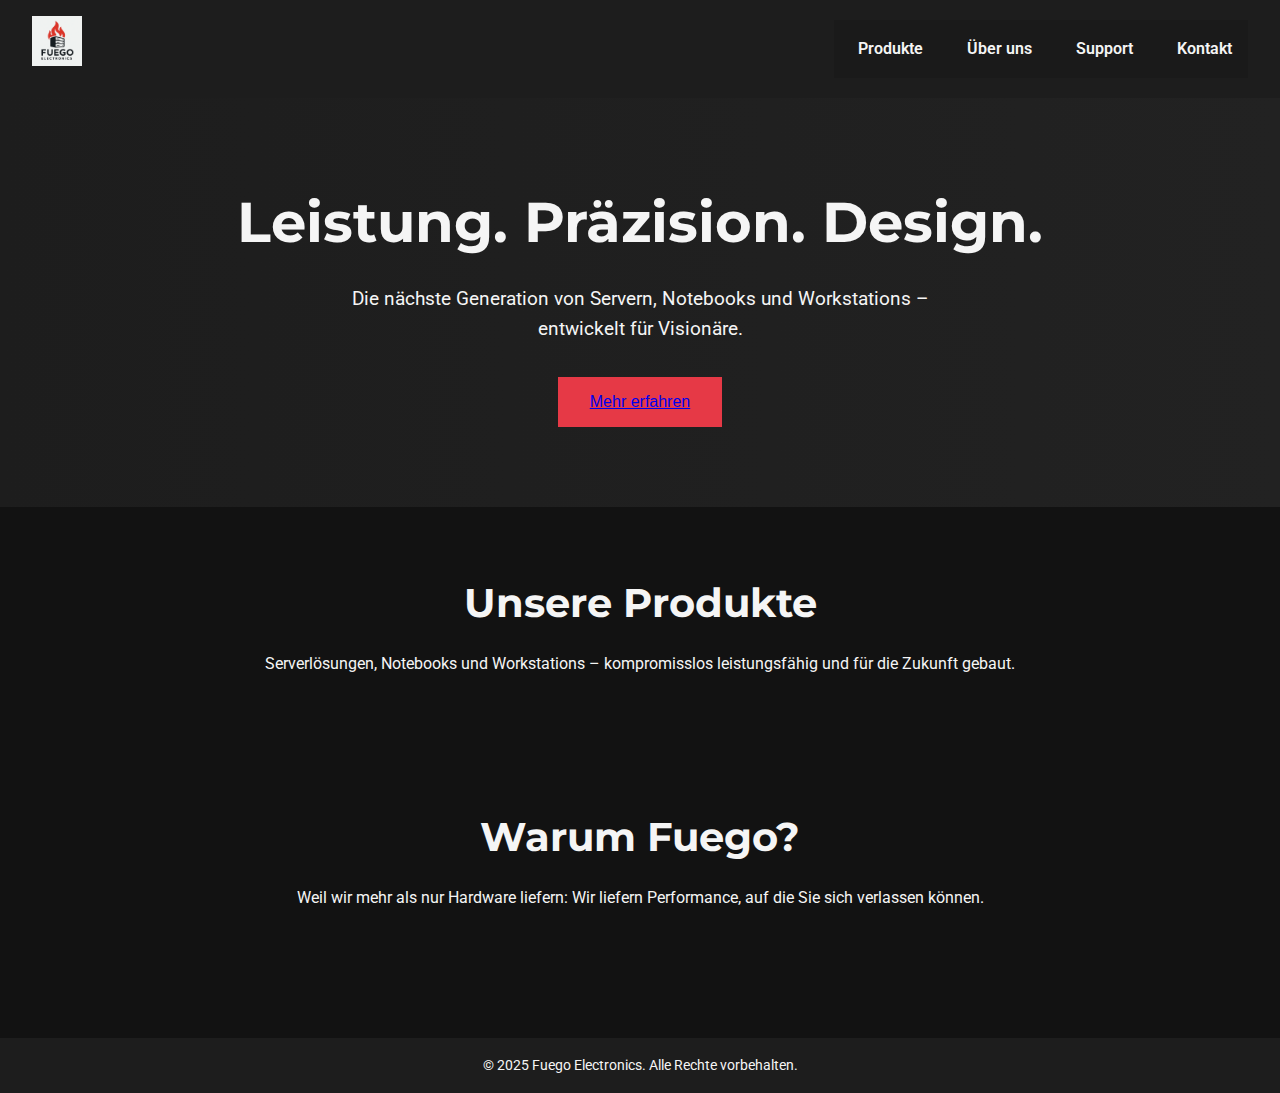
==== index.html @ b07c9aa9 "Update index.html" ====
<!DOCTYPE html>
<html lang="de">
<head>
  <meta charset="UTF-8" />
  <meta name="viewport" content="width=device-width, initial-scale=1.0"/>
  <title>Fuego Electronics</title>
  <link href="https://fonts.googleapis.com/css2?family=Montserrat:wght@600&family=Roboto&display=swap" rel="stylesheet">
  <style>
        body, html {
      margin: 0;
      padding: 0;
      font-family: 'Roboto', sans-serif;
      scroll-behavior: smooth;
      background-color: #121212;
      color: #ffffff;
    }

    header {
      padding: 2rem;
      text-align: center;
      background-color: #1d1d1d;
    }

    header img {
      max-width: 120px;
      margin-bottom: 1rem;
    }

    header h1 {
      font-family: 'Montserrat', sans-serif;
      font-size: 2.5rem;
      margin: 0;
    }

    nav {
      text-align: center;
      background-color: #1a1a1a;
      padding: 1rem 0;
    }

    nav a {
      color: #ffffff;
      text-decoration: none;
      margin: 0 1rem;
      font-weight: bold;
    }

    .parallax {
      height: 100vh;
      background-image: url('logo.png');
      background-attachment: fixed;
      background-position: center;
      background-repeat: no-repeat;
      background-size: contain;
    }

    .content-section {
      padding: 4rem 2rem;
      background-color: #1d1d1d;
      text-align: center;
    }

    .content-section h2 {
      font-family: 'Montserrat', sans-serif;
      font-size: 2.5rem;
      margin-bottom: 1rem;
    }

    .content-section p {
      max-width: 700px;
      margin: 0 auto;
      font-size: 1.2rem;
      color: #cccccc;
    }

    footer {
      background-color: #1a1a1a;
      text-align: center;
      padding: 1.5rem;
      font-size: 0.9rem;
      color: #888;
    }
    :root {
      --bg-color: #121212;
      --text-color: #f5f5f5;
      --accent: #E63946;
      --secondary: #1D1D1D;
      --button-bg: #E63946;
      --button-hover: #FF6B6B;
    }
    * {
      margin: 0;
      padding: 0;
      box-sizing: border-box;
    }
    body {
      background-color: var(--bg-color);
      color: var(--text-color);
      font-family: 'Roboto', sans-serif;
      line-height: 1.6;
    }
    header {
      background-color: var(--secondary);
      padding: 1rem 2rem;
      display: flex;
      align-items: center;
      justify-content: space-between;
      box-shadow: 0 2px 10px rgba(0,0,0,0.5);
    }
    header img {
      height: 50px;
    }
    nav a {
      color: var(--text-color);
      margin-left: 1.5rem;
      text-decoration: none;
      font-weight: 600;
      transition: color 0.3s;
    }
    nav a:hover {
      color: var(--accent);
    }
    .hero {
      background: linear-gradient(to right, #1D1D1D, #222);
      padding: 5rem 2rem;
      text-align: center;
    }
    .hero h1 {
      font-size: 3.5rem;
      font-family: 'Montserrat', sans-serif;
      margin-bottom: 1rem;
    }
    .hero p {
      font-size: 1.2rem;
      max-width: 600px;
      margin: 0 auto 2rem;
    }
    .cta-button {
      background-color: var(--button-bg);
      color: #fff;
      border: none;
      padding: 1rem 2rem;
      font-size: 1rem;
      cursor: pointer;
      transition: background-color 0.3s ease;
    }
    .cta-button:hover {
      background-color: var(--button-hover);
    }
    section {
      padding: 4rem 2rem;
      text-align: center;
    }
    section h2 {
      font-family: 'Montserrat', sans-serif;
      margin-bottom: 1rem;
      font-size: 2.5rem;
    }
    footer {
      background-color: var(--secondary);
      padding: 1rem;
      text-align: center;
      color: var(--text-color);
      margin-top: 4rem;
    }
  </style>
</head>
<body>
  <header>
    <img src="logo.png" alt="Fuego Electronics Logo">
    <nav>
      <a href="../produkte.html">Produkte</a>
      <a href="../ueber-uns.html">Über uns</a>
      <a href="#">Support</a>
      <a href="../kontakt.html">Kontakt</a>
    </nav>
  </header>

  <section class="hero">
    <h1>Leistung. Präzision. Design.</h1>
    <p>Die nächste Generation von Servern, Notebooks und Workstations – entwickelt für Visionäre.</p>
    <button class="cta-button"><a href="../produkte.html">Mehr erfahren</a></button>
  </section>

  <section>
    <h2>Unsere Produkte</h2>
    <p>Serverlösungen, Notebooks und Workstations – kompromisslos leistungsfähig und für die Zukunft gebaut.</p>
  </section>

  <section>
    <h2>Warum Fuego?</h2>
    <p>Weil wir mehr als nur Hardware liefern: Wir liefern Performance, auf die Sie sich verlassen können.</p>
  </section>

  <footer>
    &copy; 2025 Fuego Electronics. Alle Rechte vorbehalten.
  </footer>
</body>
</html>
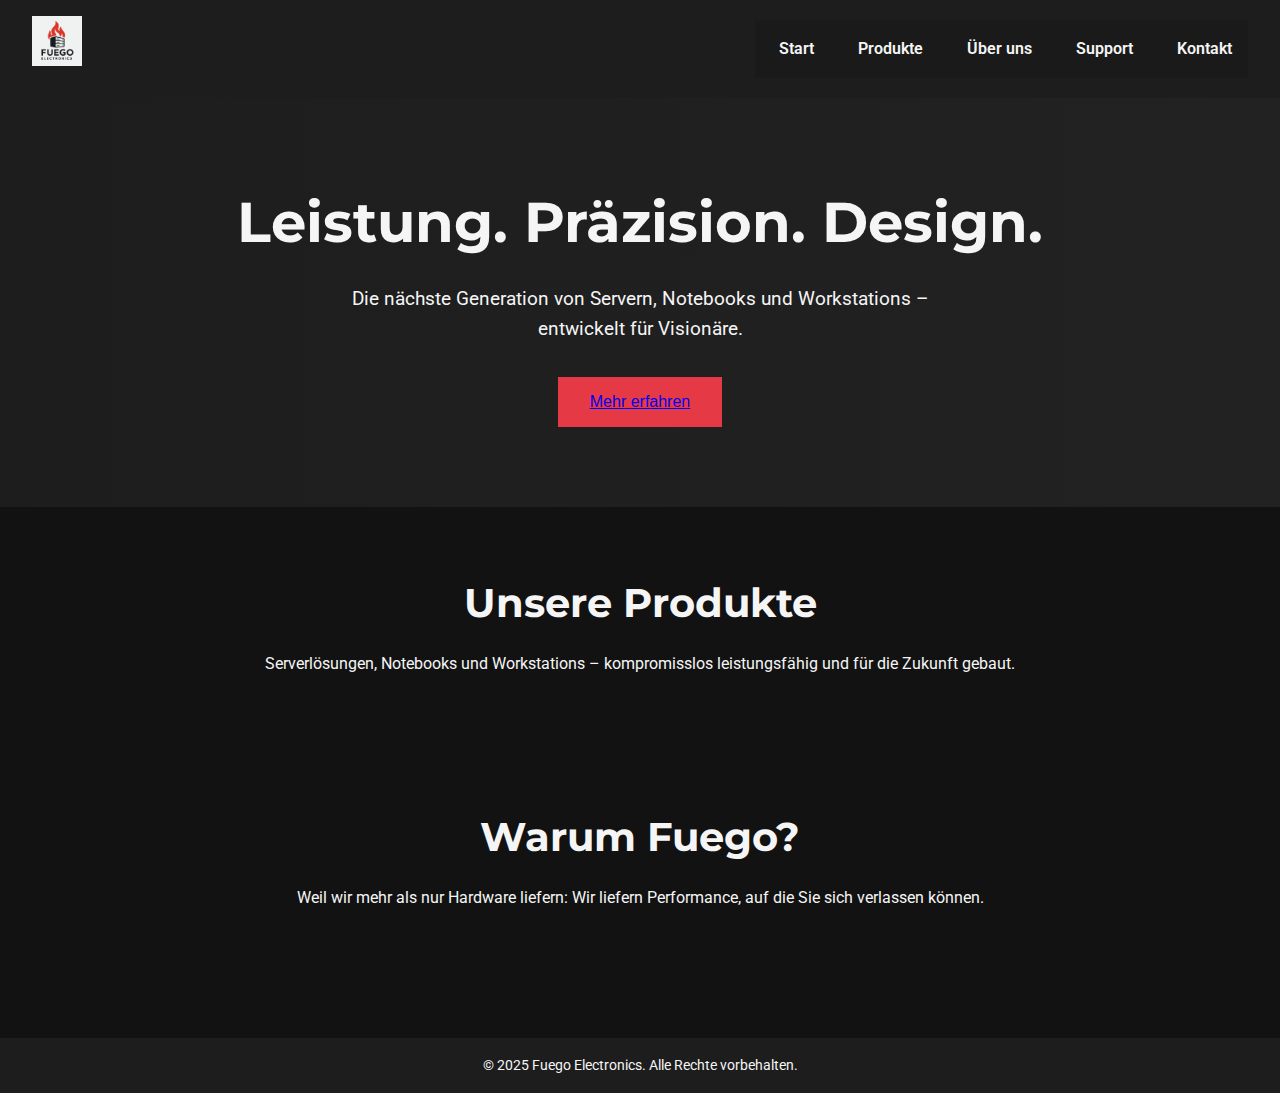
==== commit bca8f3e7: "Update index.html" ====
--- a/index.html
+++ b/index.html
@@ -48,7 +48,6 @@
 
     .parallax {
       height: 100vh;
-      background-image: url('logo.png');
       background-attachment: fixed;
       background-position: center;
       background-repeat: no-repeat;
@@ -170,9 +169,10 @@
   <header>
     <img src="logo.png" alt="Fuego Electronics Logo">
     <nav>
+      <a href="../index.html">Start</a>
       <a href="../produkte.html">Produkte</a>
       <a href="../ueber-uns.html">Über uns</a>
-      <a href="#">Support</a>
+      <a href="--/support.html">Support</a>
       <a href="../kontakt.html">Kontakt</a>
     </nav>
   </header>
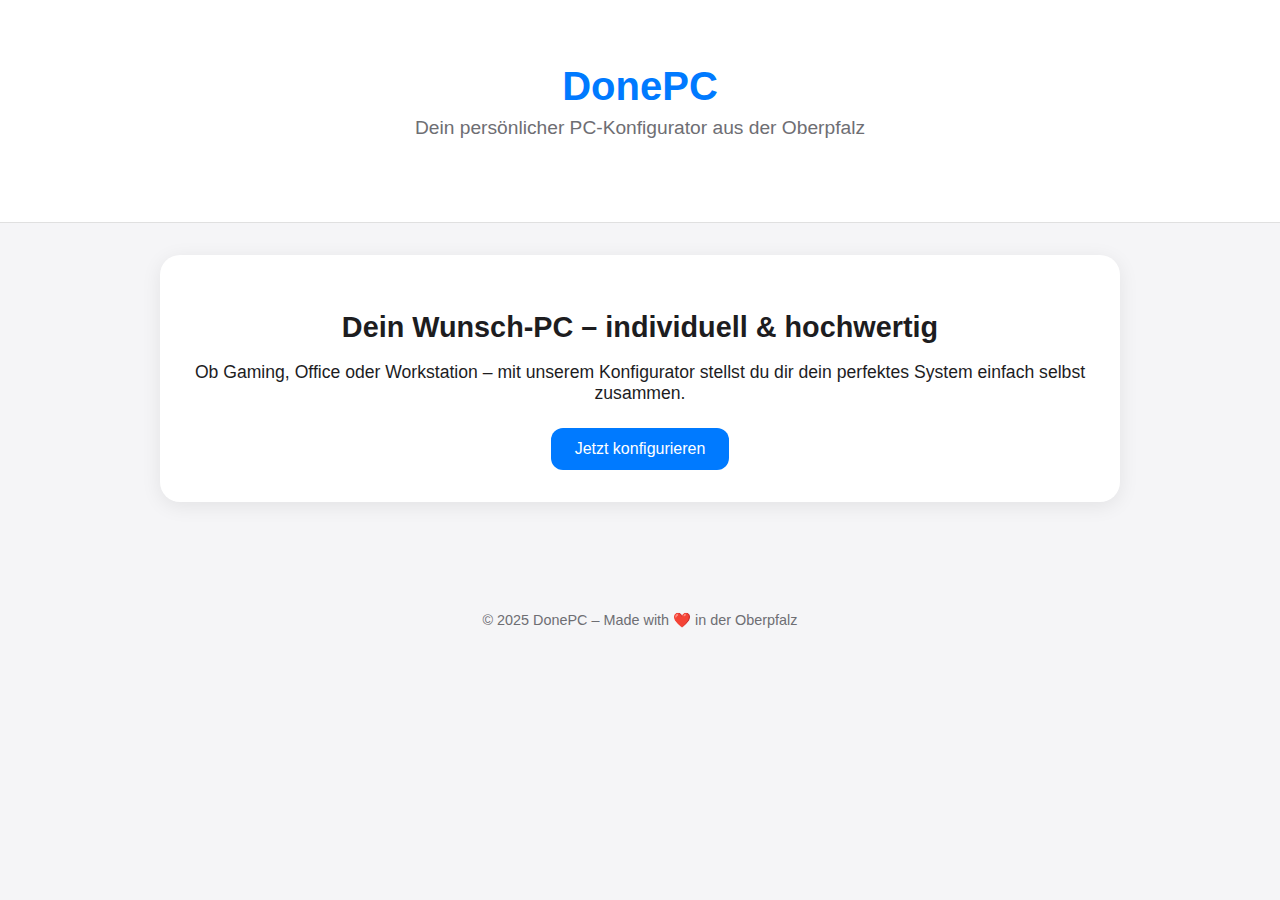
==== commit ad689e6d: "Add files via upload" ====
--- a/index.html
+++ b/index.html
@@ -3,198 +3,30 @@
 <html lang="de">
 <head>
   <meta charset="UTF-8" />
-  <meta name="viewport" content="width=device-width, initial-scale=1.0"/>
-  <title>Fuego Electronics</title>
-  <link href="https://fonts.googleapis.com/css2?family=Montserrat:wght@600&family=Roboto&display=swap" rel="stylesheet">
-  <style>
-        body, html {
-      margin: 0;
-      padding: 0;
-      font-family: 'Roboto', sans-serif;
-      scroll-behavior: smooth;
-      background-color: #121212;
-      color: #ffffff;
-    }
-
-    header {
-      padding: 2rem;
-      text-align: center;
-      background-color: #1d1d1d;
-    }
-
-    header img {
-      max-width: 120px;
-      margin-bottom: 1rem;
-    }
-
-    header h1 {
-      font-family: 'Montserrat', sans-serif;
-      font-size: 2.5rem;
-      margin: 0;
-    }
-
-    nav {
-      text-align: center;
-      background-color: #1a1a1a;
-      padding: 1rem 0;
-    }
-
-    nav a {
-      color: #ffffff;
-      text-decoration: none;
-      margin: 0 1rem;
-      font-weight: bold;
-    }
-
-    .parallax {
-      height: 100vh;
-      background-attachment: fixed;
-      background-position: center;
-      background-repeat: no-repeat;
-      background-size: contain;
-    }
-
-    .content-section {
-      padding: 4rem 2rem;
-      background-color: #1d1d1d;
-      text-align: center;
-    }
-
-    .content-section h2 {
-      font-family: 'Montserrat', sans-serif;
-      font-size: 2.5rem;
-      margin-bottom: 1rem;
-    }
-
-    .content-section p {
-      max-width: 700px;
-      margin: 0 auto;
-      font-size: 1.2rem;
-      color: #cccccc;
-    }
-
-    footer {
-      background-color: #1a1a1a;
-      text-align: center;
-      padding: 1.5rem;
-      font-size: 0.9rem;
-      color: #888;
-    }
-    :root {
-      --bg-color: #121212;
-      --text-color: #f5f5f5;
-      --accent: #E63946;
-      --secondary: #1D1D1D;
-      --button-bg: #E63946;
-      --button-hover: #FF6B6B;
-    }
-    * {
-      margin: 0;
-      padding: 0;
-      box-sizing: border-box;
-    }
-    body {
-      background-color: var(--bg-color);
-      color: var(--text-color);
-      font-family: 'Roboto', sans-serif;
-      line-height: 1.6;
-    }
-    header {
-      background-color: var(--secondary);
-      padding: 1rem 2rem;
-      display: flex;
-      align-items: center;
-      justify-content: space-between;
-      box-shadow: 0 2px 10px rgba(0,0,0,0.5);
-    }
-    header img {
-      height: 50px;
-    }
-    nav a {
-      color: var(--text-color);
-      margin-left: 1.5rem;
-      text-decoration: none;
-      font-weight: 600;
-      transition: color 0.3s;
-    }
-    nav a:hover {
-      color: var(--accent);
-    }
-    .hero {
-      background: linear-gradient(to right, #1D1D1D, #222);
-      padding: 5rem 2rem;
-      text-align: center;
-    }
-    .hero h1 {
-      font-size: 3.5rem;
-      font-family: 'Montserrat', sans-serif;
-      margin-bottom: 1rem;
-    }
-    .hero p {
-      font-size: 1.2rem;
-      max-width: 600px;
-      margin: 0 auto 2rem;
-    }
-    .cta-button {
-      background-color: var(--button-bg);
-      color: #fff;
-      border: none;
-      padding: 1rem 2rem;
-      font-size: 1rem;
-      cursor: pointer;
-      transition: background-color 0.3s ease;
-    }
-    .cta-button:hover {
-      background-color: var(--button-hover);
-    }
-    section {
-      padding: 4rem 2rem;
-      text-align: center;
-    }
-    section h2 {
-      font-family: 'Montserrat', sans-serif;
-      margin-bottom: 1rem;
-      font-size: 2.5rem;
-    }
-    footer {
-      background-color: var(--secondary);
-      padding: 1rem;
-      text-align: center;
-      color: var(--text-color);
-      margin-top: 4rem;
-    }
-  </style>
+  <meta name="viewport" content="width=device-width, initial-scale=1.0" />
+  <title>Willkommen bei DonePC</title>
+  <link rel="stylesheet" href="style.css" />
 </head>
 <body>
   <header>
-    <img src="logo.png" alt="Fuego Electronics Logo">
-    <nav>
-      <a href="../index.html">Start</a>
-      <a href="../produkte.html">Produkte</a>
-      <a href="../ueber-uns.html">Über uns</a>
-      <a href="--/support.html">Support</a>
-      <a href="../kontakt.html">Kontakt</a>
-    </nav>
+    <div class="container">
+      <h1>DonePC</h1>
+      <p>Dein persönlicher PC-Konfigurator aus der Oberpfalz</p>
+    </div>
   </header>
 
-  <section class="hero">
-    <h1>Leistung. Präzision. Design.</h1>
-    <p>Die nächste Generation von Servern, Notebooks und Workstations – entwickelt für Visionäre.</p>
-    <button class="cta-button"><a href="../produkte.html">Mehr erfahren</a></button>
-  </section>
-
-  <section>
-    <h2>Unsere Produkte</h2>
-    <p>Serverlösungen, Notebooks und Workstations – kompromisslos leistungsfähig und für die Zukunft gebaut.</p>
-  </section>
-
-  <section>
-    <h2>Warum Fuego?</h2>
-    <p>Weil wir mehr als nur Hardware liefern: Wir liefern Performance, auf die Sie sich verlassen können.</p>
-  </section>
+  <main class="container">
+    <section class="intro">
+      <h2>Dein Wunsch-PC – individuell & hochwertig</h2>
+      <p>Ob Gaming, Office oder Workstation – mit unserem Konfigurator stellst du dir dein perfektes System einfach selbst zusammen.</p>
+      <a href="produkte.html" class="button">Jetzt konfigurieren</a>
+    </section>
+  </main>
 
   <footer>
-    &copy; 2025 Fuego Electronics. Alle Rechte vorbehalten.
+    <div class="container">
+      <p>&copy; 2025 DonePC – Made with ❤️ in der Oberpfalz</p>
+    </div>
   </footer>
 </body>
 </html>
--- a/style.css
+++ b/style.css
@@ -0,0 +1,72 @@
+
+body {
+  margin: 0;
+  font-family: -apple-system, BlinkMacSystemFont, "Segoe UI", Roboto, Helvetica, Arial, sans-serif;
+  background-color: #f5f5f7;
+  color: #1d1d1f;
+}
+
+.container {
+  max-width: 960px;
+  margin: 0 auto;
+  padding: 2rem;
+}
+
+header {
+  background-color: #ffffff;
+  padding: 2rem 0;
+  text-align: center;
+  border-bottom: 1px solid #e0e0e0;
+}
+
+header h1 {
+  font-size: 2.5rem;
+  color: #007aff;
+  margin: 0;
+}
+
+header p {
+  font-size: 1.2rem;
+  color: #6e6e73;
+  margin-top: 0.5rem;
+}
+
+.intro {
+  background-color: #ffffff;
+  padding: 2rem;
+  border-radius: 20px;
+  box-shadow: 0 4px 20px rgba(0,0,0,0.08);
+  text-align: center;
+}
+
+.intro h2 {
+  font-size: 1.8rem;
+  margin-bottom: 1rem;
+}
+
+.intro p {
+  font-size: 1.1rem;
+  margin-bottom: 1.5rem;
+}
+
+.button {
+  display: inline-block;
+  padding: 0.75rem 1.5rem;
+  font-size: 1rem;
+  background-color: #007aff;
+  color: white;
+  border-radius: 12px;
+  text-decoration: none;
+  transition: background-color 0.3s;
+}
+
+.button:hover {
+  background-color: #005ecb;
+}
+
+footer {
+  text-align: center;
+  font-size: 0.9rem;
+  color: #6e6e73;
+  padding: 2rem 0;
+}
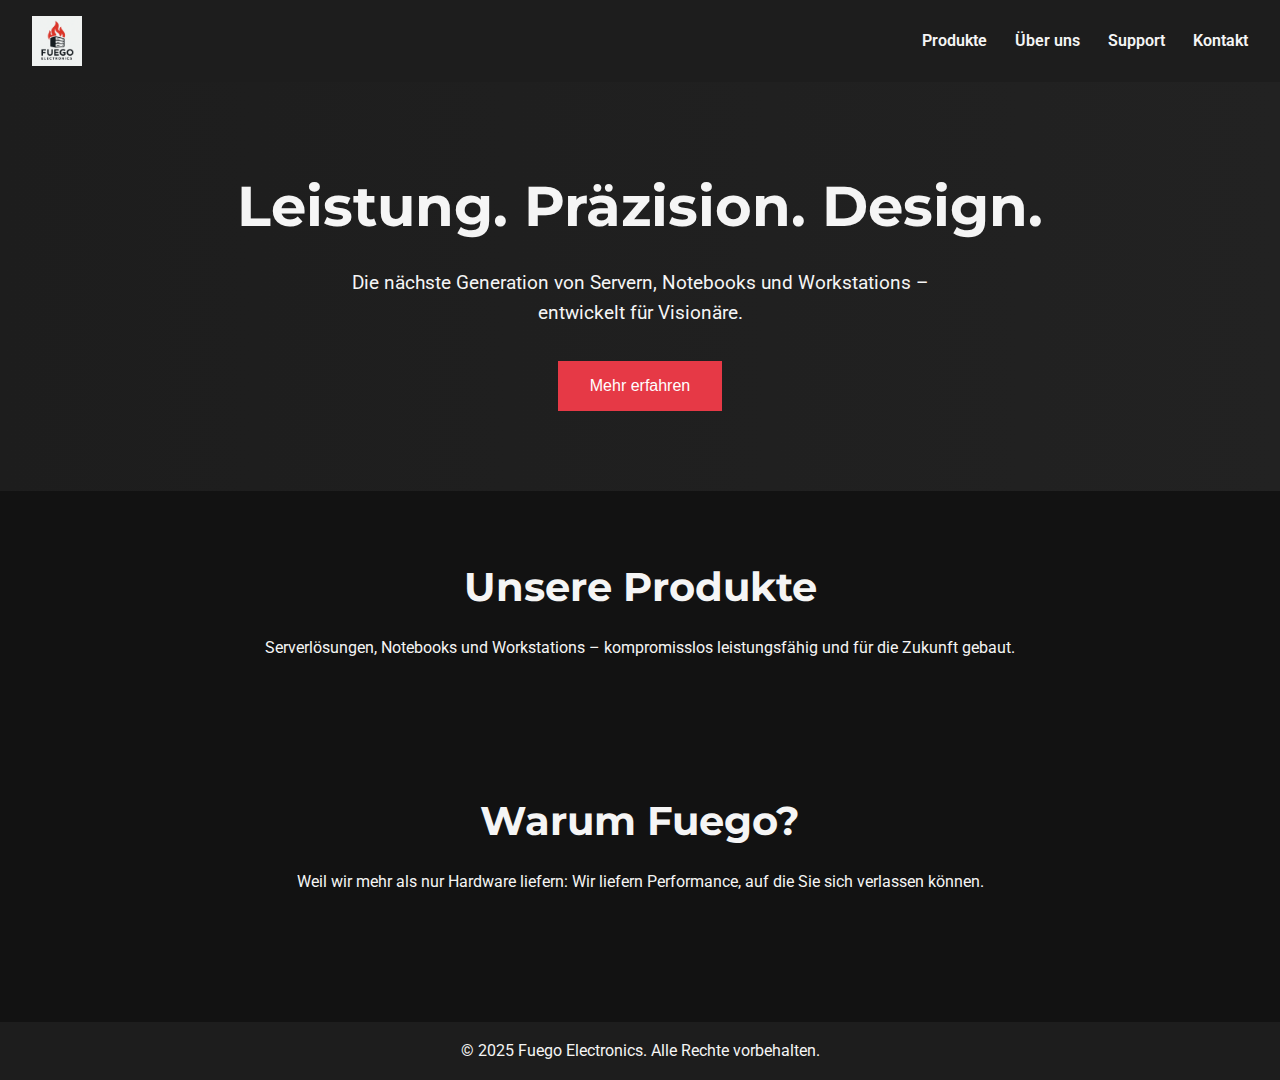
==== commit 9d9b06cd: "Add files via upload" ====
--- a/index.html
+++ b/index.html
@@ -3,30 +3,124 @@
 <html lang="de">
 <head>
   <meta charset="UTF-8" />
-  <meta name="viewport" content="width=device-width, initial-scale=1.0" />
-  <title>Willkommen bei DonePC</title>
-  <link rel="stylesheet" href="style.css" />
+  <meta name="viewport" content="width=device-width, initial-scale=1.0"/>
+  <title>Fuego Electronics</title>
+  <link href="https://fonts.googleapis.com/css2?family=Montserrat:wght@600&family=Roboto&display=swap" rel="stylesheet">
+  <style>
+    :root {
+      --bg-color: #121212;
+      --text-color: #f5f5f5;
+      --accent: #E63946;
+      --secondary: #1D1D1D;
+      --button-bg: #E63946;
+      --button-hover: #FF6B6B;
+    }
+    * {
+      margin: 0;
+      padding: 0;
+      box-sizing: border-box;
+    }
+    body {
+      background-color: var(--bg-color);
+      color: var(--text-color);
+      font-family: 'Roboto', sans-serif;
+      line-height: 1.6;
+    }
+    header {
+      background-color: var(--secondary);
+      padding: 1rem 2rem;
+      display: flex;
+      align-items: center;
+      justify-content: space-between;
+      box-shadow: 0 2px 10px rgba(0,0,0,0.5);
+    }
+    header img {
+      height: 50px;
+    }
+    nav a {
+      color: var(--text-color);
+      margin-left: 1.5rem;
+      text-decoration: none;
+      font-weight: 600;
+      transition: color 0.3s;
+    }
+    nav a:hover {
+      color: var(--accent);
+    }
+    .hero {
+      background: linear-gradient(to right, #1D1D1D, #222);
+      padding: 5rem 2rem;
+      text-align: center;
+    }
+    .hero h1 {
+      font-size: 3.5rem;
+      font-family: 'Montserrat', sans-serif;
+      margin-bottom: 1rem;
+    }
+    .hero p {
+      font-size: 1.2rem;
+      max-width: 600px;
+      margin: 0 auto 2rem;
+    }
+    .cta-button {
+      background-color: var(--button-bg);
+      color: #fff;
+      border: none;
+      padding: 1rem 2rem;
+      font-size: 1rem;
+      cursor: pointer;
+      transition: background-color 0.3s ease;
+    }
+    .cta-button:hover {
+      background-color: var(--button-hover);
+    }
+    section {
+      padding: 4rem 2rem;
+      text-align: center;
+    }
+    section h2 {
+      font-family: 'Montserrat', sans-serif;
+      margin-bottom: 1rem;
+      font-size: 2.5rem;
+    }
+    footer {
+      background-color: var(--secondary);
+      padding: 1rem;
+      text-align: center;
+      color: var(--text-color);
+      margin-top: 4rem;
+    }
+  </style>
 </head>
 <body>
   <header>
-    <div class="container">
-      <h1>DonePC</h1>
-      <p>Dein persönlicher PC-Konfigurator aus der Oberpfalz</p>
-    </div>
+    <img src="logo.png" alt="Fuego Electronics Logo">
+    <nav>
+      <a href="#">Produkte</a>
+      <a href="#">Über uns</a>
+      <a href="#">Support</a>
+      <a href="#">Kontakt</a>
+    </nav>
   </header>
 
-  <main class="container">
-    <section class="intro">
-      <h2>Dein Wunsch-PC – individuell & hochwertig</h2>
-      <p>Ob Gaming, Office oder Workstation – mit unserem Konfigurator stellst du dir dein perfektes System einfach selbst zusammen.</p>
-      <a href="produkte.html" class="button">Jetzt konfigurieren</a>
-    </section>
-  </main>
+  <section class="hero">
+    <h1>Leistung. Präzision. Design.</h1>
+    <p>Die nächste Generation von Servern, Notebooks und Workstations – entwickelt für Visionäre.</p>
+    <button class="cta-button">Mehr erfahren</button>
+  </section>
+
+  <section>
+    <h2>Unsere Produkte</h2>
+    <p>Serverlösungen, Notebooks und Workstations – kompromisslos leistungsfähig und für die Zukunft gebaut.</p>
+  </section>
+
+  <section>
+    <h2>Warum Fuego?</h2>
+    <p>Weil wir mehr als nur Hardware liefern: Wir liefern Performance, auf die Sie sich verlassen können.</p>
+  </section>
 
   <footer>
-    <div class="container">
-      <p>&copy; 2025 DonePC – Made with ❤️ in der Oberpfalz</p>
-    </div>
+    &copy; 2025 Fuego Electronics. Alle Rechte vorbehalten.
   </footer>
 </body>
 </html>
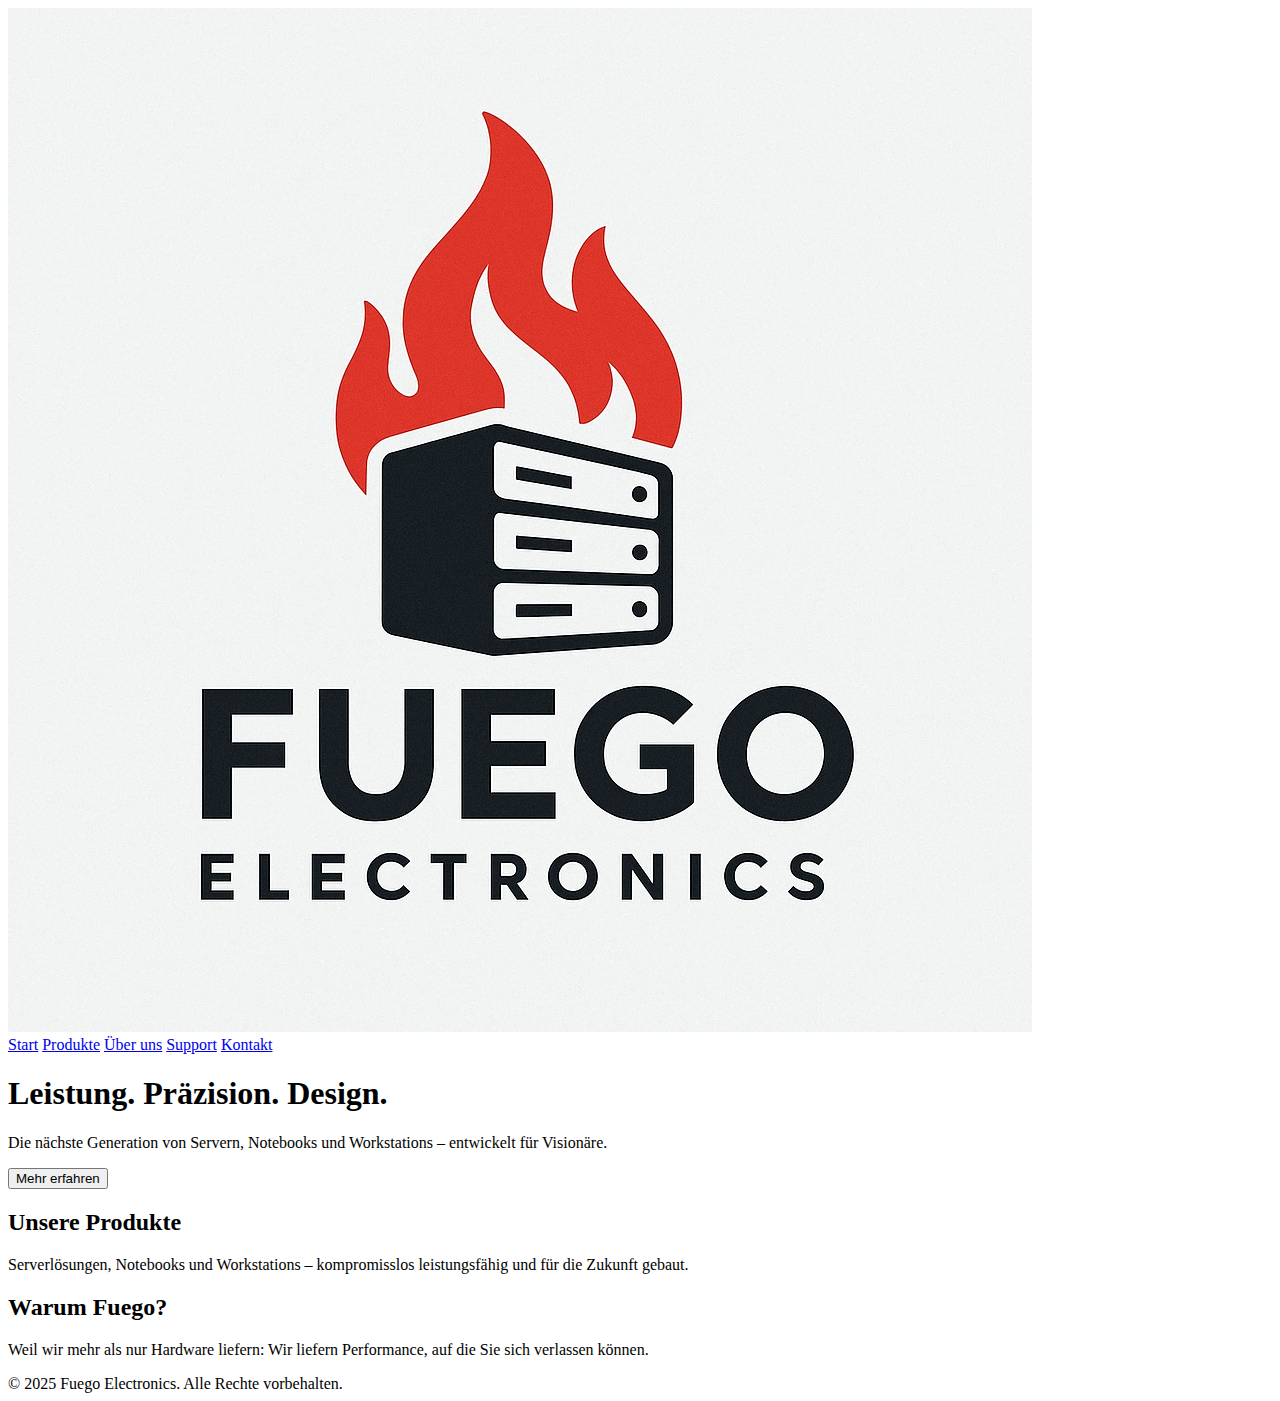
==== commit 13f45633: "Update index.html" ====
--- a/index.html
+++ b/index.html
@@ -6,100 +6,17 @@
   <meta name="viewport" content="width=device-width, initial-scale=1.0"/>
   <title>Fuego Electronics</title>
   <link href="https://fonts.googleapis.com/css2?family=Montserrat:wght@600&family=Roboto&display=swap" rel="stylesheet">
-  <style>
-    :root {
-      --bg-color: #121212;
-      --text-color: #f5f5f5;
-      --accent: #E63946;
-      --secondary: #1D1D1D;
-      --button-bg: #E63946;
-      --button-hover: #FF6B6B;
-    }
-    * {
-      margin: 0;
-      padding: 0;
-      box-sizing: border-box;
-    }
-    body {
-      background-color: var(--bg-color);
-      color: var(--text-color);
-      font-family: 'Roboto', sans-serif;
-      line-height: 1.6;
-    }
-    header {
-      background-color: var(--secondary);
-      padding: 1rem 2rem;
-      display: flex;
-      align-items: center;
-      justify-content: space-between;
-      box-shadow: 0 2px 10px rgba(0,0,0,0.5);
-    }
-    header img {
-      height: 50px;
-    }
-    nav a {
-      color: var(--text-color);
-      margin-left: 1.5rem;
-      text-decoration: none;
-      font-weight: 600;
-      transition: color 0.3s;
-    }
-    nav a:hover {
-      color: var(--accent);
-    }
-    .hero {
-      background: linear-gradient(to right, #1D1D1D, #222);
-      padding: 5rem 2rem;
-      text-align: center;
-    }
-    .hero h1 {
-      font-size: 3.5rem;
-      font-family: 'Montserrat', sans-serif;
-      margin-bottom: 1rem;
-    }
-    .hero p {
-      font-size: 1.2rem;
-      max-width: 600px;
-      margin: 0 auto 2rem;
-    }
-    .cta-button {
-      background-color: var(--button-bg);
-      color: #fff;
-      border: none;
-      padding: 1rem 2rem;
-      font-size: 1rem;
-      cursor: pointer;
-      transition: background-color 0.3s ease;
-    }
-    .cta-button:hover {
-      background-color: var(--button-hover);
-    }
-    section {
-      padding: 4rem 2rem;
-      text-align: center;
-    }
-    section h2 {
-      font-family: 'Montserrat', sans-serif;
-      margin-bottom: 1rem;
-      font-size: 2.5rem;
-    }
-    footer {
-      background-color: var(--secondary);
-      padding: 1rem;
-      text-align: center;
-      color: var(--text-color);
-      margin-top: 4rem;
-    }
-  </style>
+
 </head>
 <body>
   <header>
     <img src="logo.png" alt="Fuego Electronics Logo">
     <nav>
-      <a href="#">Produkte</a>
-      <a href="#">Über uns</a>
-      <a href="#">Support</a>
-      <a href="#">Kontakt</a>
+      <a href="../index.html">Start</a>
+      <a href="../produkte.html">Produkte</a>
+      <a href="../ueber-uns.html">Über uns</a>
+      <a href="../support.html">Support</a>
+      <a href="../kontakt.html">Kontakt</a>
     </nav>
   </header>
 
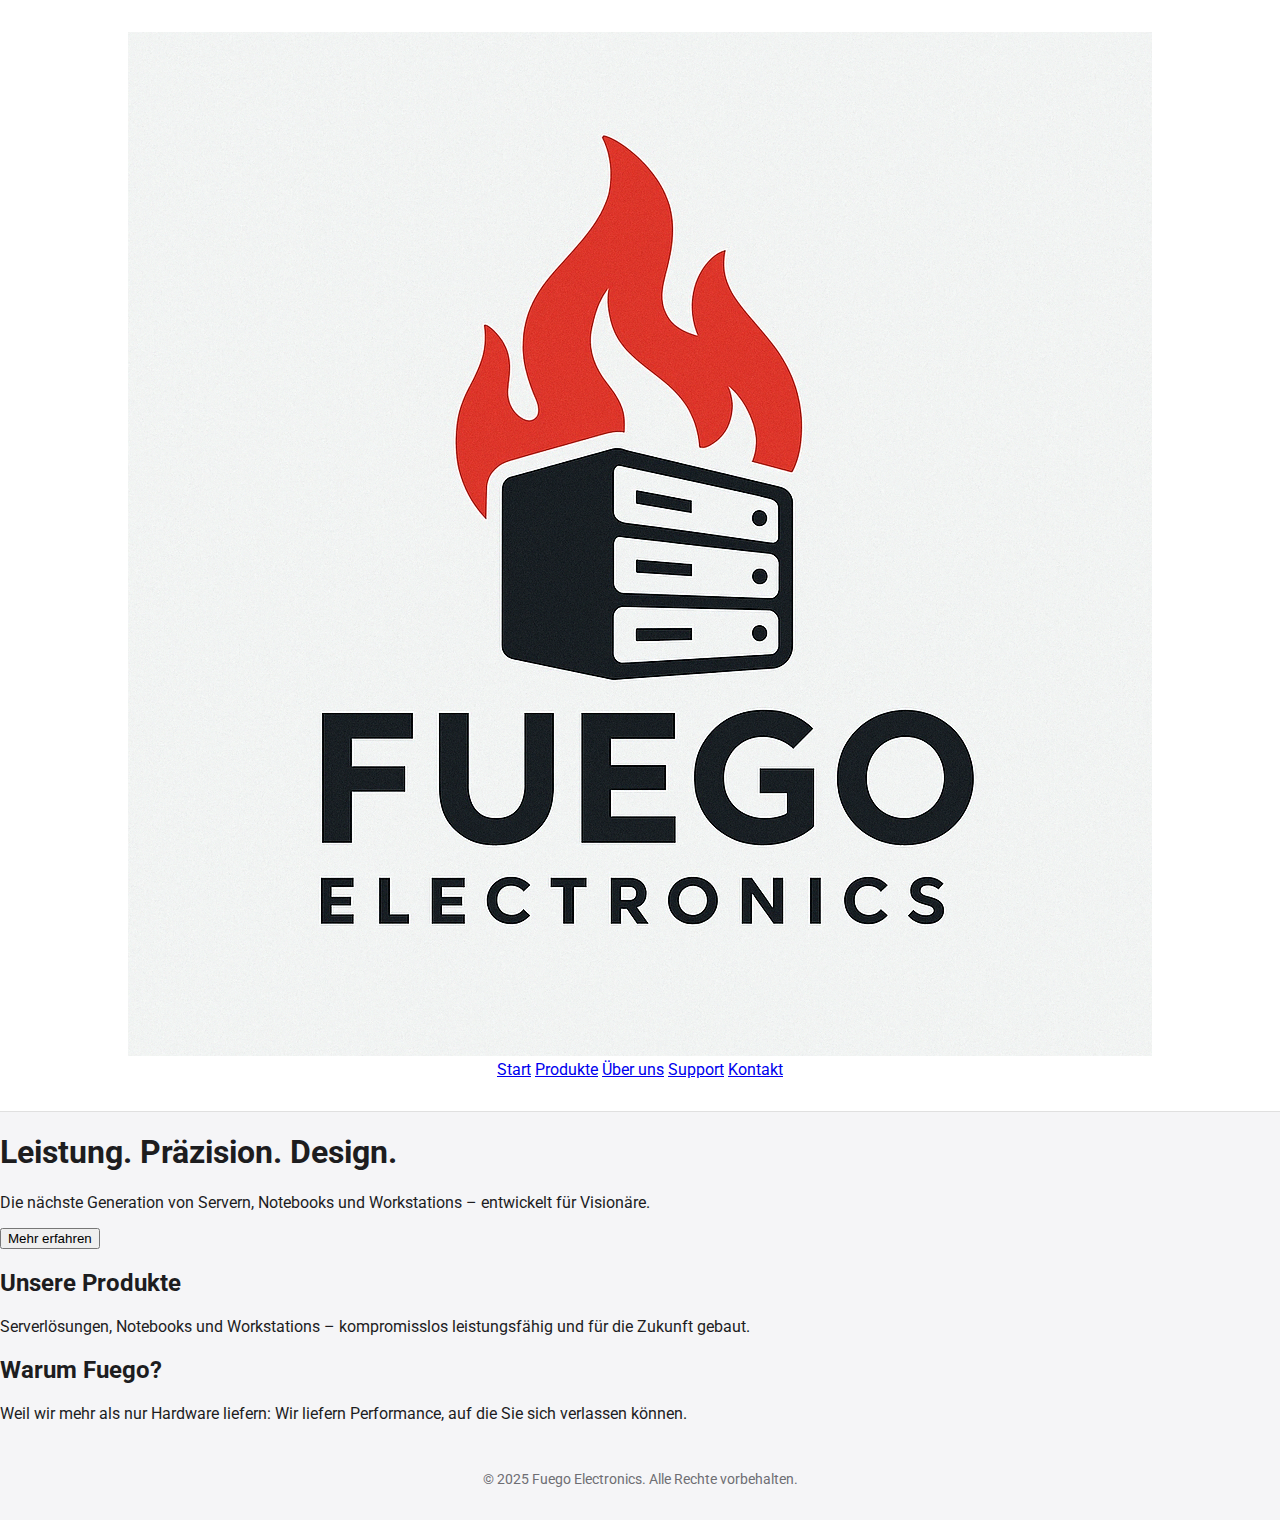
==== commit 0da21a99: "Update index.html" ====
--- a/index.html
+++ b/index.html
@@ -6,7 +6,7 @@
   <meta name="viewport" content="width=device-width, initial-scale=1.0"/>
   <title>Fuego Electronics</title>
   <link href="https://fonts.googleapis.com/css2?family=Montserrat:wght@600&family=Roboto&display=swap" rel="stylesheet">
-
+    <link rel="stylesheet" href="style.css">
 </head>
 <body>
   <header>
--- a/style.css
+++ b/style.css
@@ -0,0 +1,72 @@
+
+body {
+  margin: 0;
+  font-family: -apple-system, BlinkMacSystemFont, "Segoe UI", Roboto, Helvetica, Arial, sans-serif;
+  background-color: #f5f5f7;
+  color: #1d1d1f;
+}
+
+.container {
+  max-width: 960px;
+  margin: 0 auto;
+  padding: 2rem;
+}
+
+header {
+  background-color: #ffffff;
+  padding: 2rem 0;
+  text-align: center;
+  border-bottom: 1px solid #e0e0e0;
+}
+
+header h1 {
+  font-size: 2.5rem;
+  color: #007aff;
+  margin: 0;
+}
+
+header p {
+  font-size: 1.2rem;
+  color: #6e6e73;
+  margin-top: 0.5rem;
+}
+
+.intro {
+  background-color: #ffffff;
+  padding: 2rem;
+  border-radius: 20px;
+  box-shadow: 0 4px 20px rgba(0,0,0,0.08);
+  text-align: center;
+}
+
+.intro h2 {
+  font-size: 1.8rem;
+  margin-bottom: 1rem;
+}
+
+.intro p {
+  font-size: 1.1rem;
+  margin-bottom: 1.5rem;
+}
+
+.button {
+  display: inline-block;
+  padding: 0.75rem 1.5rem;
+  font-size: 1rem;
+  background-color: #007aff;
+  color: white;
+  border-radius: 12px;
+  text-decoration: none;
+  transition: background-color 0.3s;
+}
+
+.button:hover {
+  background-color: #005ecb;
+}
+
+footer {
+  text-align: center;
+  font-size: 0.9rem;
+  color: #6e6e73;
+  padding: 2rem 0;
+}
